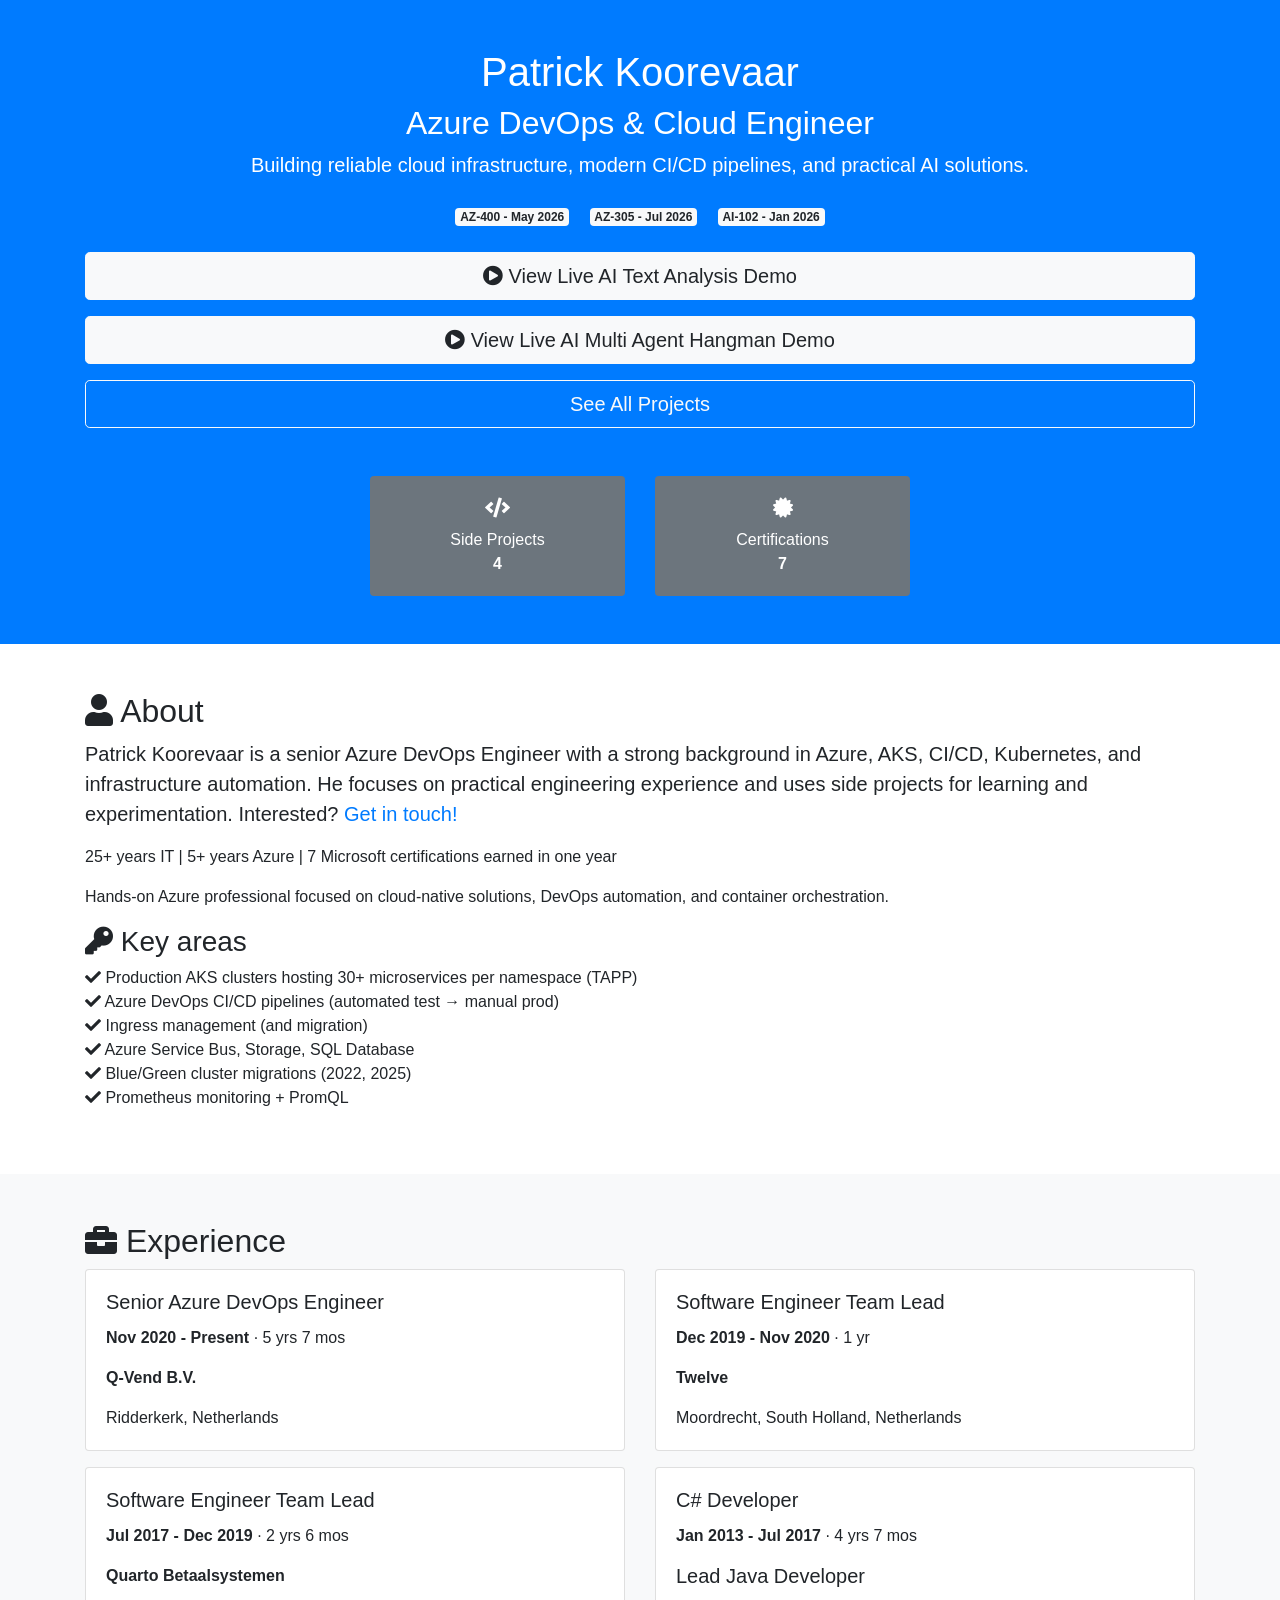
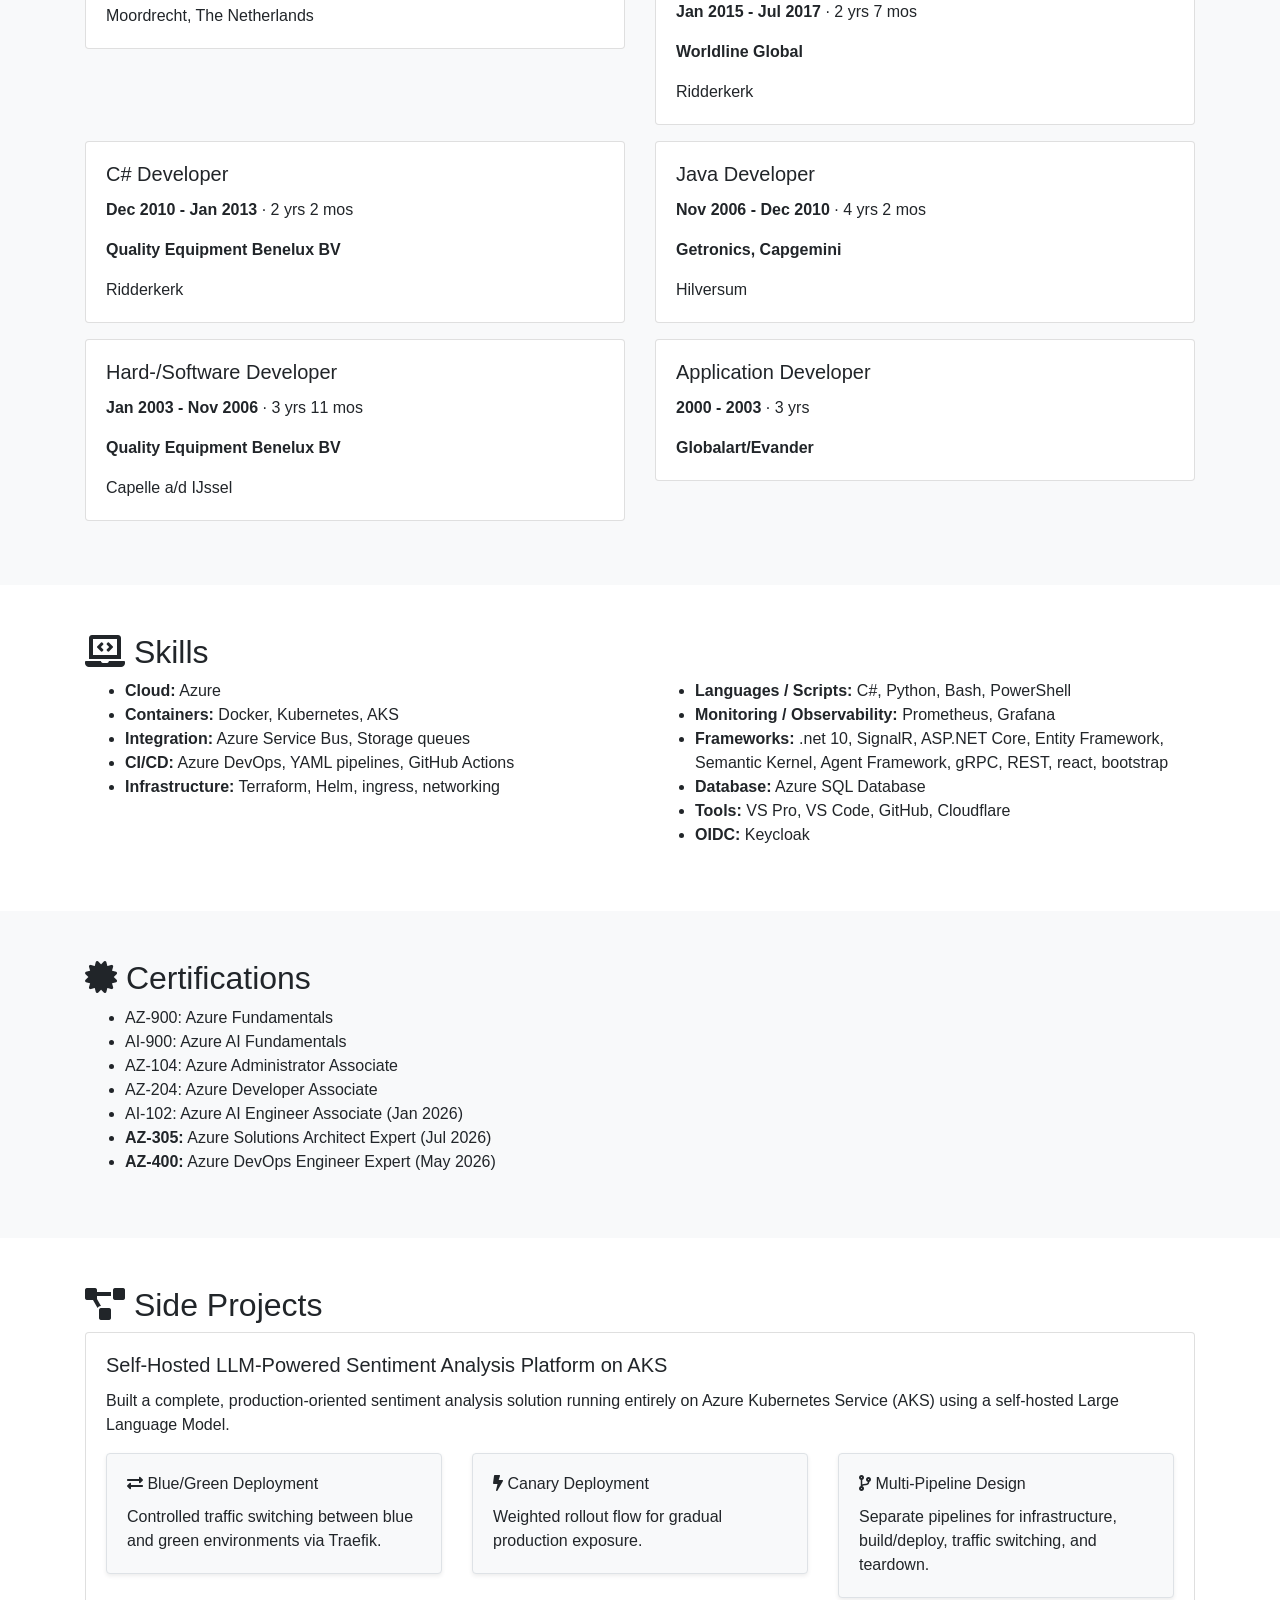
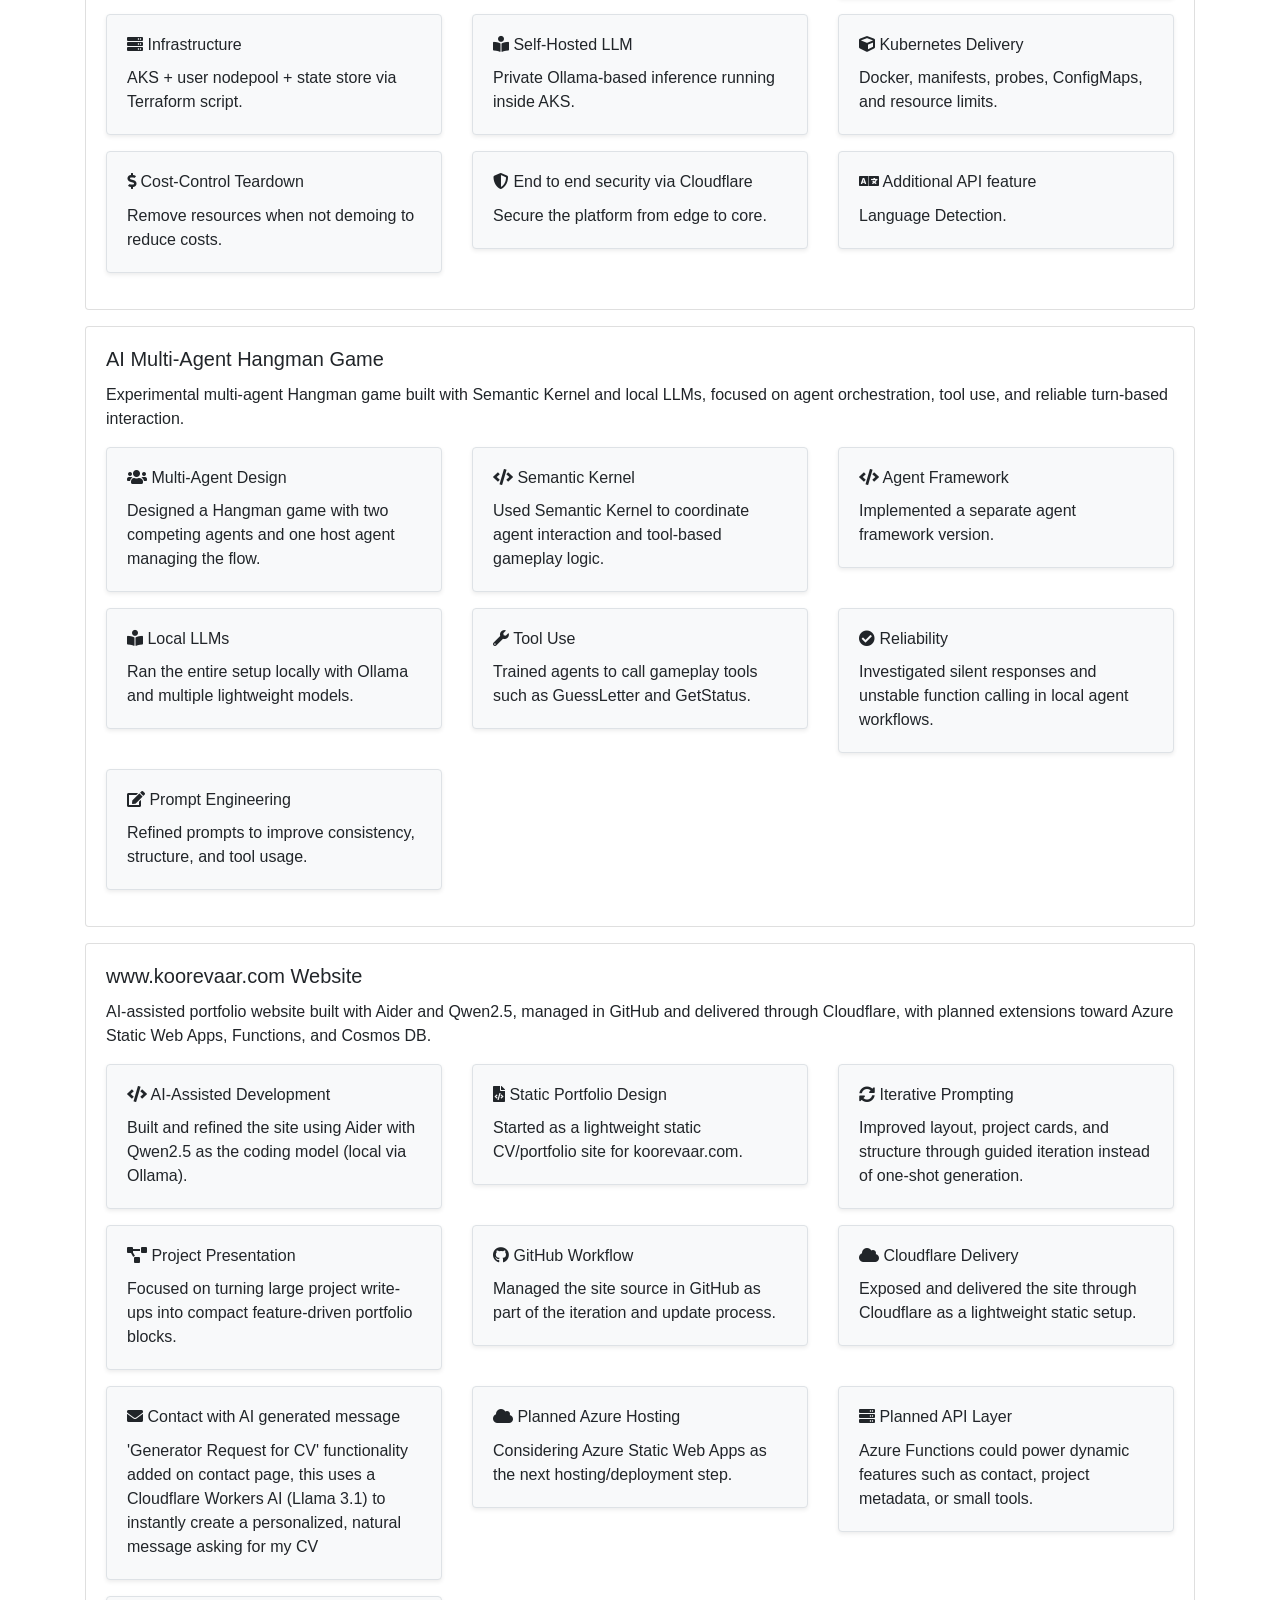
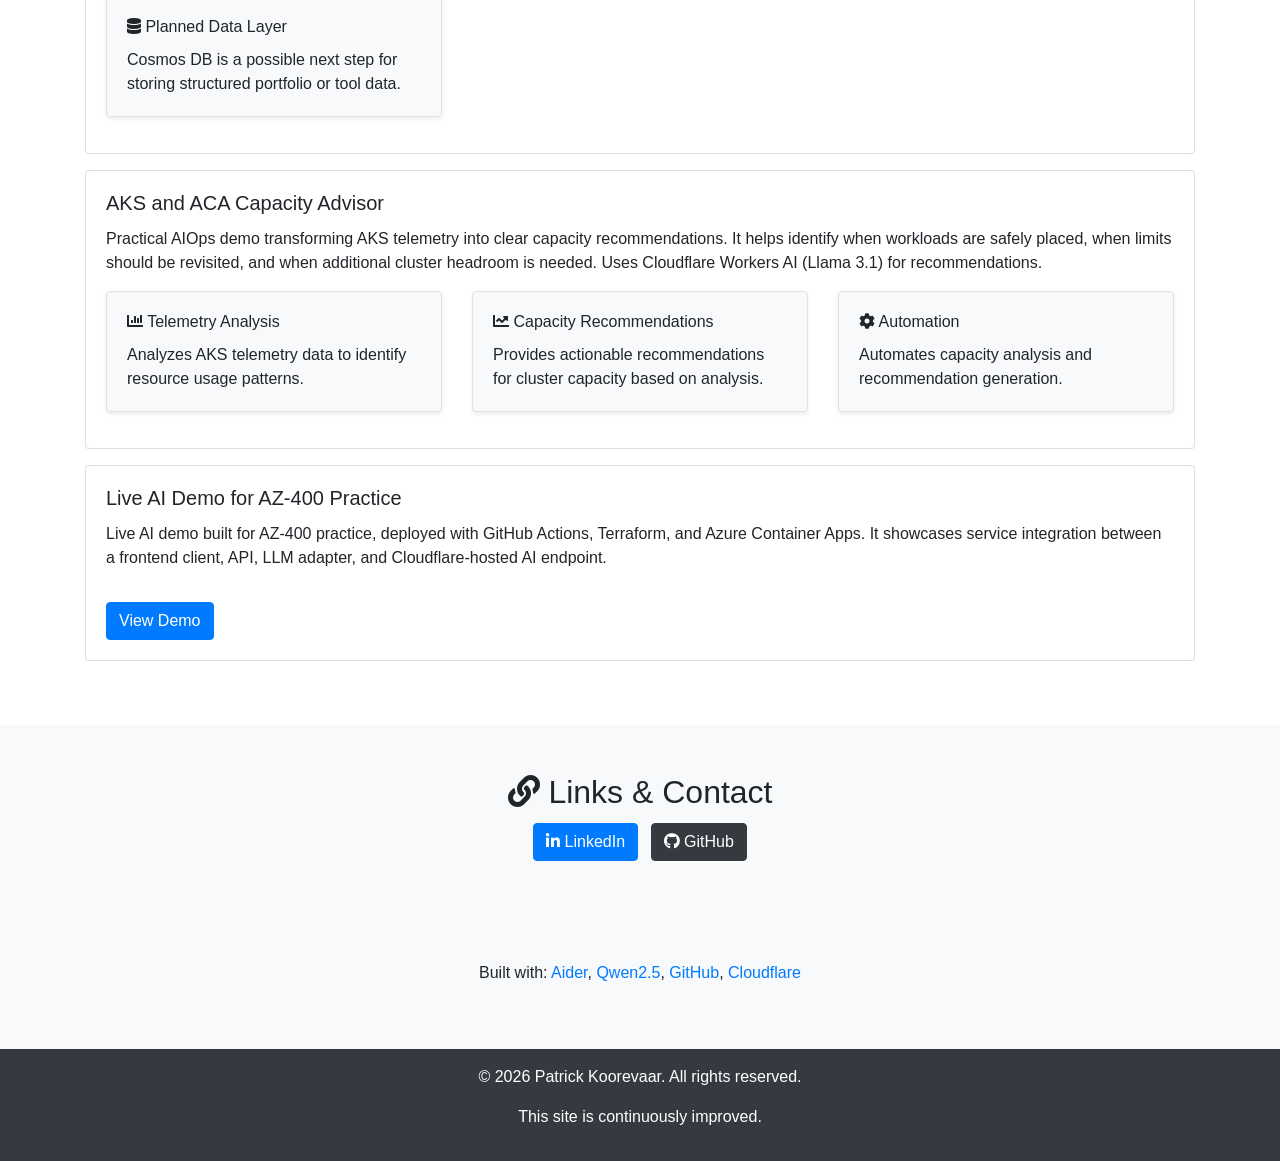
==== index.html @ 0a70b36c "feat: Add AKS and ACA Capacity Advisor project to 'www.koorevaar.com Website' side projects Co-autho" ====
<!DOCTYPE html>
<html lang="en">
<head>
  <meta charset="UTF-8">
  <meta name="viewport" content="width=device-width, initial-scale=1.0">

  <title>Patrick Koorevaar - Senior Azure DevOps Engineer</title>
  <meta name="description" content="Senior Azure DevOps Engineer with 25+ years IT experience. Azure Certified (AZ-400, AZ-104, AZ-204, AI-102). AKS clusters, CI/CD pipelines, Traefik, Prometheus.">
  <meta name="keywords" content="Azure, Cloud Architect, DevOps Engineer, Container Apps, AKS, Terraform, Cloudflare, Azure Solutions Architect">
  <meta name="robots" content="index, follow">

  <link rel="canonical" href="https://www.koorevaar.com/">

  <!-- Open Graph -->
  <meta property="og:title" content="Patrick Koorevaar - Senior Azure DevOps Engineer">
  <meta property="og:description" content="Azure Kubernetes Service, DevOps automation, CI/CD pipelines, and cloud infrastructure.">
  <meta property="og:type" content="website">
  <meta property="og:url" content="https://www.koorevaar.com/">
  <meta property="og:image" content="https://www.koorevaar.com/og-image.jpg">

  <!-- Twitter / X -->
  <meta name="twitter:card" content="summary_large_image">
  <meta name="twitter:title" content="Patrick Koorevaar - Senior Azure DevOps Engineer">
  <meta name="twitter:description" content="Azure Kubernetes Service, DevOps automation, CI/CD pipelines, and cloud infrastructure.">
  <meta name="twitter:image" content="https://www.koorevaar.com/og-image.jpg">

  <link href="https://stackpath.bootstrapcdn.com/bootstrap/4.5.2/css/bootstrap.min.css" rel="stylesheet">
  <link href="styles.css" rel="stylesheet">
  <link href="https://cdnjs.cloudflare.com/ajax/libs/font-awesome/5.15.3/css/all.min.css" rel="stylesheet">
  <link rel="icon" type="image/svg+xml" href="favicon.svg">

  <script type="application/ld+json">
  {
    "@context": "https://schema.org",
    "@type": "Person",
    "name": "Patrick Koorevaar",
    "jobTitle": "Senior Azure DevOps Engineer",
    "description": "Specialized in Azure Container Apps, AKS, CI/CD pipelines, Terraform and modern cloud architectures.",
    "worksFor": {
      "@type": "Organization",
      "name": "Q-Vend B.V."
    },
    "url": "https://www.koorevaar.com/",
    "sameAs": [
      "https://www.linkedin.com/in/patrickkoorevaar"
    ],
    "knowsAbout": ["Azure", "AKS", "Kubernetes", "DevOps", "CI/CD", "Cloudflare", "Terraform", "Container Apps"]
  }
  </script>
</head>
<body>
    <section class="hero-section py-5 text-center bg-primary text-white">
        <div class="container">
            <h1>Patrick Koorevaar</h1>
            <h2>Azure DevOps & Cloud Engineer</h2>
            <p class="lead mb-4">Building reliable cloud infrastructure, modern CI/CD pipelines, and practical AI solutions.</p>
            
            <!-- Recent Achievements -->
            <div class="mb-4">
                <span class="badge badge-light mx-2 fs-6">AZ-400 - May 2026</span>
                <span class="badge badge-light mx-2 fs-6">AZ-305 - Jul 2026</span>
                <span class="badge badge-light mx-2 fs-6">AI-102 - Jan 2026</span>
            </div>

            <!-- Main CTA Buttons -->
            <div class="project-actions text-center" style="margin: 0 auto; text-align: center;"">
                <a href="https://text-analysis-demo.koorevaar.com/"
                rel="noopener noreferrer"
                class="btn btn-light btn-lg d-block mb-3">
                    <i class="fas fa-play-circle me-2"></i>
                    View Live AI Text Analysis Demo
                </a>

                <a href="https://llm-hangman-demo.koorevaar.com/"                
                rel="noopener noreferrer"
                class="btn btn-light btn-lg d-block mb-3">
                    <i class="fas fa-play-circle me-2"></i>
                    View Live AI Multi Agent Hangman Demo
                </a>

                <a href="#side-projects-section"
                class="btn btn-outline-light btn-lg d-block">
                    See All Projects
                </a>
            </div>
            <!-- Small stats -->
            <div class="row mt-5 justify-content-center">
                <div class="col-md-3 col-6">
                    <a href="#side-projects-section" class="text-decoration-none text-white">
                        <div class="card bg-secondary border-0">
                            <div class="card-body">
                                <h5><i class="fas fa-code"></i></h5>
                                <p class="mb-0">Side Projects</p>
                                <strong>4</strong>
                            </div>
                        </div>
                    </a>
                </div>
                <div class="col-md-3 col-6">
                    <a href="#certifications-section" class="text-decoration-none text-white">
                        <div class="card bg-secondary border-0">
                            <div class="card-body">
                                <h5><i class="fas fa-certificate"></i></h5>
                                <p class="mb-0">Certifications</p>
                                <strong>7</strong>
                            </div>
                        </div>
                    </a>
                </div>
            </div>
        </div>
    </section>

    <!-- About section -->
    <section class="about-section py-5">
        <div class="container">
            <h2><i class="fas fa-user"></i> About</h2>
            <p class="lead">Patrick Koorevaar is a senior Azure DevOps Engineer with a strong background in Azure, AKS, CI/CD, Kubernetes, and infrastructure automation. He focuses on practical engineering experience and uses side projects for learning and experimentation. Interested? <a href="https://contact.koorevaar.com/" class="btn-link">Get in touch!</a></p>
                <p>
                    25+ years IT | 5+ years Azure | 7 Microsoft certifications earned in one year
                </p>

                <p>
                    Hands-on Azure professional focused on cloud-native solutions, DevOps automation,
                    and container orchestration.
                </p>                            

                <h3><i class="fas fa-key"></i> Key areas</h3>
                <ul class="list-unstyled">
                    <li><i class="fas fa-check"></i> Production AKS clusters hosting 30+ microservices per namespace (TAPP)</li>
                    <li><i class="fas fa-check"></i> Azure DevOps CI/CD pipelines (automated test → manual prod)</li>
                    <li><i class="fas fa-check"></i> Ingress management (and migration)</li>
                    <li><i class="fas fa-check"></i> Azure Service Bus, Storage, SQL Database</li>
                    <li><i class="fas fa-check"></i> Blue/Green cluster migrations (2022, 2025)</li>
                    <li><i class="fas fa-check"></i> Prometheus monitoring + PromQL</li>
                </ul>                
        </div>
    </section>

    <!-- Experience section -->
    <section class="experience-section py-5 bg-light" id="experience-section">
        <div class="container">
            <h2><i class="fas fa-briefcase"></i> Experience</h2>
            <div class="row">
                <div class="col-md-6">
                    <div class="card mb-3">
                        <div class="card-body">
                            <h5 class="card-title">Senior Azure DevOps Engineer</h5>                            
                            <p class="card-text"><strong>Nov 2020 - Present</strong> · 5 yrs 7 mos</p>
                            <p class="card-text"><strong>Q-Vend B.V.</strong></p>
                            <p class="card-text">Ridderkerk, Netherlands</p>
                        </div>
                    </div>
                </div>
                <div class="col-md-6">
                    <div class="card mb-3">
                        <div class="card-body">
                            <h5 class="card-title">Software Engineer Team Lead</h5>                            
                            <p class="card-text"><strong>Dec 2019 - Nov 2020</strong> · 1 yr</p>
                            <p class="card-text"><strong>Twelve</strong></p>
                            <p class="card-text">Moordrecht, South Holland, Netherlands</p>
                        </div>
                    </div>
                </div>
                <div class="col-md-6">
                    <div class="card mb-3">
                        <div class="card-body">
                            <h5 class="card-title">Software Engineer Team Lead</h5>                            
                            <p class="card-text"><strong>Jul 2017 - Dec 2019</strong> · 2 yrs 6 mos</p>
                            <p class="card-text"><strong>Quarto Betaalsystemen</strong></p>
                            <p class="card-text">Moordrecht, The Netherlands</p>
                        </div>
                    </div>
                </div>
                <div class="col-md-6">
                    <div class="card mb-3">
                        <div class="card-body">
                            <h5 class="card-title">C# Developer</h5>
                            <p class="card-text"><strong>Jan 2013 - Jul 2017</strong> · 4 yrs 7 mos</p>
                            <h5 class="card-title">Lead Java Developer</h5>
                            <p class="card-text"><strong>Jan 2015 - Jul 2017</strong> · 2 yrs 7 mos</p>                        
                            <p class="card-text"><strong>Worldline Global</strong></p>                            
                            <p class="card-text">Ridderkerk</p>
                        </div>
                    </div>
                </div>                
                <div class="col-md-6">
                    <div class="card mb-3">
                        <div class="card-body">
                            <h5 class="card-title">C# Developer</h5>
                            <p class="card-text"><strong>Dec 2010 - Jan 2013</strong> · 2 yrs 2 mos</p>
                            <p class="card-text"><strong>Quality Equipment Benelux BV</strong></p>                            
                            <p class="card-text">Ridderkerk</p>
                        </div>
                    </div>
                </div>
                <div class="col-md-6">
                    <div class="card mb-3">
                        <div class="card-body">
                            <h5 class="card-title">Java Developer</h5>
                            <p class="card-text"><strong>Nov 2006 - Dec 2010</strong> · 4 yrs 2 mos</p>
                            <p class="card-text"><strong>Getronics, Capgemini</strong></p>                            
                            <p class="card-text">Hilversum</p>
                        </div>
                    </div>
                </div>
                <div class="col-md-6">
                    <div class="card mb-3">
                        <div class="card-body">
                            <h5 class="card-title">Hard-/Software  Developer</h5>
                            <p class="card-text"><strong>Jan 2003 - Nov 2006</strong> · 3 yrs 11 mos</p>
                            <p class="card-text"><strong>Quality Equipment Benelux BV</strong></p>                            
                            <p class="card-text">Capelle a/d IJssel</p>
                        </div>
                    </div>
                </div>
                <div class="col-md-6">
                    <div class="card mb-3">
                        <div class="card-body">
                            <h5 class="card-title">Application Developer</h5>
                            <p class="card-text"><strong>2000 - 2003</strong> · 3 yrs</p>
                            <p class="card-text"><strong>Globalart/Evander</strong></p>
                        </div>
                    </div>
                </div>
            </div>
        </div>
    </section>

    <!-- Skills section -->
    <section class="skills-section py-5" id="skills-section">
        <div class="container">
            <h2><i class="fas fa-laptop-code"></i> Skills</h2>
            <div class="row">
                <div class="col-md-6">
                    <ul>
                        <li><strong>Cloud:</strong> Azure</li>
                        <li><strong>Containers:</strong> Docker, Kubernetes, AKS</li>
                        <li><strong>Integration:</strong> Azure Service Bus, Storage queues</li>
                        <li><strong>CI/CD:</strong> Azure DevOps, YAML pipelines, GitHub Actions</li>
                        <li><strong>Infrastructure:</strong> Terraform, Helm, ingress, networking</li>
                    </ul>
                </div>
                <div class="col-md-6">
                    <ul>                        
                        <li><strong>Languages / Scripts:</strong> C#, Python, Bash, PowerShell</li>
                        <li><strong>Monitoring / Observability:</strong> Prometheus, Grafana</li>
                        <li><strong>Frameworks:</strong> .net 10, SignalR, ASP.NET Core, Entity Framework, Semantic Kernel, Agent Framework, gRPC, REST, react, bootstrap</li>
                        <li><strong>Database:</strong> Azure SQL Database</li>
                        <li><strong>Tools:</strong> VS Pro, VS Code, GitHub, Cloudflare</li>
                        <li><strong>OIDC:</strong> Keycloak</li>
                    </ul>
                </div>
            </div>
        </div>
    </section>

    <!-- Certifications section -->
    <section class="certifications-section py-5 bg-light" id="certifications-section">
        <div class="container">
            <h2><i class="fas fa-certificate"></i> Certifications</h2>
            <ul>
                <li>AZ-900: Azure Fundamentals</li>
                <li>AI-900: Azure AI Fundamentals</li>
                <li>AZ-104: Azure Administrator Associate</li>
                <li>AZ-204: Azure Developer Associate</li>                
                <li>AI-102: Azure AI Engineer Associate (Jan 2026)</li>
                <li><strong>AZ-305:</strong> Azure Solutions Architect Expert (Jul 2026)</li>
                <li><strong>AZ-400:</strong> Azure DevOps Engineer Expert (May 2026)</li>
            </ul>
        </div>
    </section>

    <!-- Projects section -->
    <section class="projects-section py-5" id="side-projects-section">
        <div class="container">
            <h2><i class="fas fa-project-diagram"></i> Side Projects</h2>
            <div class="row">
                <div class="col-md-12">
                    <div class="card mb-3">
                        <div class="card-body">
                            <h5 class="card-title">Self-Hosted LLM-Powered Sentiment Analysis Platform on AKS</h5>
                            <p class="card-text">Built a complete, production-oriented sentiment analysis solution running entirely on Azure Kubernetes Service (AKS) using a self-hosted Large Language Model.</p>
                            <div class="row mt-3">
                                <div class="col-md-4 mb-3">
                                    <div class="card bg-light border shadow-sm">
                                        <div class="card-body">
                                            <h6 class="card-title"><i class="fas fa-exchange-alt"></i> Blue/Green Deployment</h6>
                                            <p class="card-text">Controlled traffic switching between blue and green environments via Traefik.</p>
                                        </div>
                                    </div>
                                </div>
                                <div class="col-md-4 mb-3">
                                    <div class="card bg-light border shadow-sm">
                                        <div class="card-body">
                                            <h6 class="card-title"><i class="fas fa-bolt"></i> Canary Deployment</h6>
                                            <p class="card-text">Weighted rollout flow for gradual production exposure.</p>
                                        </div>
                                    </div>
                                </div>
                                <div class="col-md-4 mb-3">
                                    <div class="card bg-light border shadow-sm">
                                        <div class="card-body">
                                            <h6 class="card-title"><i class="fas fa-code-branch"></i> Multi-Pipeline Design</h6>
                                            <p class="card-text">Separate pipelines for infrastructure, build/deploy, traffic switching, and teardown.</p>
                                        </div>
                                    </div>
                                </div>
                                <div class="col-md-4 mb-3">
                                    <div class="card bg-light border shadow-sm">
                                        <div class="card-body">
                                            <h6 class="card-title"><i class="fas fa-server"></i> Infrastructure</h6>
                                            <p class="card-text">AKS + user nodepool + state store via Terraform script.</p>
                                        </div>
                                    </div>
                                </div>
                                <div class="col-md-4 mb-3">
                                    <div class="card bg-light border shadow-sm">
                                        <div class="card-body">
                                            <h6 class="card-title"><i class="fas fa-book-reader"></i> Self-Hosted LLM</h6>
                                            <p class="card-text">Private Ollama-based inference running inside AKS.</p>
                                        </div>
                                    </div>
                                </div>
                                <div class="col-md-4 mb-3">
                                    <div class="card bg-light border shadow-sm">
                                        <div class="card-body">
                                            <h6 class="card-title"><i class="fas fa-cube"></i> Kubernetes Delivery</h6>
                                            <p class="card-text">Docker, manifests, probes, ConfigMaps, and resource limits.</p>
                                        </div>
                                    </div>
                                </div>
                                <div class="col-md-4 mb-3">
                                    <div class="card bg-light border shadow-sm">
                                        <div class="card-body">
                                            <h6 class="card-title"><i class="fas fa-dollar-sign"></i> Cost-Control Teardown</h6>
                                            <p class="card-text">Remove resources when not demoing to reduce costs.</p>
                                        </div>
                                    </div>
                                </div>
                                <div class="col-md-4 mb-3">
                                    <div class="card bg-light border shadow-sm">
                                        <div class="card-body">
                                            <h6 class="card-title"><i class="fas fa-shield-alt"></i> End to end security via Cloudflare</h6>
                                            <p class="card-text">Secure the platform from edge to core.</p>
                                        </div>
                                    </div>
                                </div>
                                <div class="col-md-4 mb-3">
                                    <div class="card bg-light border shadow-sm">
                                        <div class="card-body">
                                            <h6 class="card-title"><i class="fas fa-language"></i> Additional API feature</h6>
                                            <p class="card-text">Language Detection.</p>
                                        </div>
                                    </div>
                                </div>
                            </div>
                        </div>
                    </div>
                </div>
                <div class="col-md-12">
                    <div class="card mb-3">
                        <div class="card-body">
                            <h5 class="card-title">AI Multi-Agent Hangman Game</h5>
                            <p class="card-text">Experimental multi-agent Hangman game built with Semantic Kernel and local LLMs, focused on agent orchestration, tool use, and reliable turn-based interaction.</p>
                            <div class="row mt-3">
                                <div class="col-md-4 mb-3">
                                    <div class="card bg-light border shadow-sm">
                                        <div class="card-body">
                                            <h6 class="card-title"><i class="fas fa-users"></i> Multi-Agent Design</h6>
                                            <p class="card-text">Designed a Hangman game with two competing agents and one host agent managing the flow.</p>
                                        </div>
                                    </div>
                                </div>
                                <div class="col-md-4 mb-3">
                                    <div class="card bg-light border shadow-sm">
                                        <div class="card-body">
                                            <h6 class="card-title"><i class="fas fa-code"></i> Semantic Kernel</h6>
                                            <p class="card-text">Used Semantic Kernel to coordinate agent interaction and tool-based gameplay logic.</p>
                                        </div>
                                    </div>
                                </div>
                                <div class="col-md-4 mb-3">
                                    <div class="card bg-light border shadow-sm">
                                        <div class="card-body">
                                            <h6 class="card-title"><i class="fas fa-code"></i> Agent Framework</h6>
                                            <p class="card-text">Implemented a separate agent framework version.</p>
                                        </div>
                                    </div>
                                </div>
                                <div class="col-md-4 mb-3">
                                    <div class="card bg-light border shadow-sm">
                                        <div class="card-body">
                                            <h6 class="card-title"><i class="fas fa-book-reader"></i> Local LLMs</h6>
                                            <p class="card-text">Ran the entire setup locally with Ollama and multiple lightweight models.</p>
                                        </div>
                                    </div>
                                </div>
                                <div class="col-md-4 mb-3">
                                    <div class="card bg-light border shadow-sm">
                                        <div class="card-body">
                                            <h6 class="card-title"><i class="fas fa-wrench"></i> Tool Use</h6>
                                            <p class="card-text">Trained agents to call gameplay tools such as GuessLetter and GetStatus.</p>
                                        </div>
                                    </div>
                                </div>
                                <div class="col-md-4 mb-3">
                                    <div class="card bg-light border shadow-sm">
                                        <div class="card-body">
                                            <h6 class="card-title"><i class="fas fa-check-circle"></i> Reliability</h6>
                                            <p class="card-text">Investigated silent responses and unstable function calling in local agent workflows.</p>
                                        </div>
                                    </div>
                                </div>
                                <div class="col-md-4 mb-3">
                                    <div class="card bg-light border shadow-sm">
                                        <div class="card-body">
                                            <h6 class="card-title"><i class="fas fa-edit"></i> Prompt Engineering</h6>
                                            <p class="card-text">Refined prompts to improve consistency, structure, and tool usage.</p>
                                        </div>
                                    </div>
                                </div>
                            </div>
                        </div>
                    </div>
                </div>
                <div class="col-md-12">
                    <div class="card mb-3">
                        <div class="card-body">
                            <h5 class="card-title">www.koorevaar.com Website</h5>
                            <p class="card-text">AI-assisted portfolio website built with Aider and Qwen2.5, managed in GitHub and delivered through Cloudflare, with planned extensions toward Azure Static Web Apps, Functions, and Cosmos DB.</p>
                            <div class="row mt-3">
                                <div class="col-md-4 mb-3">
                                    <div class="card bg-light border shadow-sm">
                                        <div class="card-body">
                                            <h6 class="card-title"><i class="fas fa-code"></i> AI-Assisted Development</h6>
                                            <p class="card-text">Built and refined the site using Aider with Qwen2.5 as the coding model (local via Ollama).</p>
                                        </div>
                                    </div>
                                </div>
                                <div class="col-md-4 mb-3">
                                    <div class="card bg-light border shadow-sm">
                                        <div class="card-body">
                                            <h6 class="card-title"><i class="fas fa-file-code"></i> Static Portfolio Design</h6>
                                            <p class="card-text">Started as a lightweight static CV/portfolio site for koorevaar.com.</p>
                                        </div>
                                    </div>
                                </div>
                                <div class="col-md-4 mb-3">
                                    <div class="card bg-light border shadow-sm">
                                        <div class="card-body">
                                            <h6 class="card-title"><i class="fas fa-sync-alt"></i> Iterative Prompting</h6>
                                            <p class="card-text">Improved layout, project cards, and structure through guided iteration instead of one-shot generation.</p>
                                        </div>
                                    </div>
                                </div>
                                <div class="col-md-4 mb-3">
                                    <div class="card bg-light border shadow-sm">
                                        <div class="card-body">
                                            <h6 class="card-title"><i class="fas fa-project-diagram"></i> Project Presentation</h6>
                                            <p class="card-text">Focused on turning large project write-ups into compact feature-driven portfolio blocks.</p>
                                        </div>
                                    </div>
                                </div>
                                <div class="col-md-4 mb-3">
                                    <div class="card bg-light border shadow-sm">
                                        <div class="card-body">
                                            <h6 class="card-title"><i class="fab fa-github"></i> GitHub Workflow</h6>
                                            <p class="card-text">Managed the site source in GitHub as part of the iteration and update process.</p>
                                        </div>
                                    </div>
                                </div>
                                <div class="col-md-4 mb-3">
                                    <div class="card bg-light border shadow-sm">
                                        <div class="card-body">
                                            <h6 class="card-title"><i class="fas fa-cloud"></i> Cloudflare Delivery</h6>
                                            <p class="card-text">Exposed and delivered the site through Cloudflare as a lightweight static setup.</p>
                                        </div>
                                    </div>
                                </div>
                                 <div class="col-md-4 mb-3">
                                    <div class="card bg-light border shadow-sm">
                                        <div class="card-body">
                                            <h6 class="card-title"><i class="fas fa-envelope"></i> Contact with AI generated message</h6>
                                            <p class="card-text">'Generator Request for CV' functionality added on contact page, this uses a Cloudflare Workers AI (Llama 3.1) to instantly create a personalized, natural message asking for my CV</p>
                                        </div>
                                    </div>
                                </div>
                                <div class="col-md-4 mb-3">
                                    <div class="card bg-light border shadow-sm">
                                        <div class="card-body">
                                            <h6 class="card-title"><i class="fas fa-cloud"></i> Planned Azure Hosting</h6>
                                            <p class="card-text">Considering Azure Static Web Apps as the next hosting/deployment step.</p>
                                        </div>
                                    </div>
                                </div>
                                <div class="col-md-4 mb-3">
                                    <div class="card bg-light border shadow-sm">
                                        <div class="card-body">
                                            <h6 class="card-title"><i class="fas fa-server"></i> Planned API Layer</h6>
                                            <p class="card-text">Azure Functions could power dynamic features such as contact, project metadata, or small tools.</p>
                                        </div>
                                    </div>
                                </div>
                                <div class="col-md-4 mb-3">
                                    <div class="card bg-light border shadow-sm">
                                        <div class="card-body">
                                            <h6 class="card-title"><i class="fas fa-database"></i> Planned Data Layer</h6>
                                            <p class="card-text">Cosmos DB is a possible next step for storing structured portfolio or tool data.</p>
                                        </div>
                                    </div>
                                </div>
                            </div>
                        </div>
                    </div>
                </div>
                <div class="col-md-12">
                    <div class="card mb-3">
                        <div class="card-body">
                            <h5 class="card-title">AKS and ACA Capacity Advisor</h5>
                            <p class="card-text">Practical AIOps demo transforming AKS telemetry into clear capacity recommendations. It helps identify when workloads are safely placed, when limits should be revisited, and when additional cluster headroom is needed. Uses Cloudflare Workers AI (Llama 3.1) for recommendations.</p>
                            <div class="row mt-3">
                                <div class="col-md-4 mb-3">
                                    <div class="card bg-light border shadow-sm">
                                        <div class="card-body">
                                            <h6 class="card-title"><i class="fas fa-chart-bar"></i> Telemetry Analysis</h6>
                                            <p class="card-text">Analyzes AKS telemetry data to identify resource usage patterns.</p>
                                        </div>
                                    </div>
                                </div>
                                <div class="col-md-4 mb-3">
                                    <div class="card bg-light border shadow-sm">
                                        <div class="card-body">
                                            <h6 class="card-title"><i class="fas fa-chart-line"></i> Capacity Recommendations</h6>
                                            <p class="card-text">Provides actionable recommendations for cluster capacity based on analysis.</p>
                                        </div>
                                    </div>
                                </div>
                                <div class="col-md-4 mb-3">
                                    <div class="card bg-light border shadow-sm">
                                        <div class="card-body">
                                            <h6 class="card-title"><i class="fas fa-cog"></i> Automation</h6>
                                            <p class="card-text">Automates capacity analysis and recommendation generation.</p>
                                        </div>
                                    </div>
                                </div>
                            </div>
                        </div>
                    </div>
                </div>
                <div class="col-md-12">
                    <div class="card mb-3">
                        <div class="card-body">
                            <h5 class="card-title">Live AI Demo for AZ-400 Practice</h5>
                            <p class="card-text">Live AI demo built for AZ-400 practice, deployed with GitHub Actions, Terraform, and Azure Container Apps. It showcases service integration between a frontend client, API, LLM adapter, and Cloudflare-hosted AI endpoint.</p>
                            <a href="https://text-analysis-demo.koorevaar.com/" target="_blank" class="btn btn-primary mt-3">View Demo</a>
                        </div>
                    </div>
                </div>
            </div>
        </div>
    </section>

    <!-- Links and contact section -->
    <section class="links-contact-section py-5 text-center bg-light">
        <div class="container">
            <h2><i class="fas fa-link"></i> Links &amp; Contact</h2>
            <a href="https://www.linkedin.com/in/patrickkoorevaar" target="_blank" class="btn btn-primary m-1"><i class="fab fa-linkedin-in"></i> LinkedIn</a>
            <a href="https://github.com/P47K0" target="_blank" class="btn btn-dark m-1"><i class="fab fa-github"></i> GitHub</a>
            <!-- <a href="mailto:patrick@koorevaar.com" class="btn btn-secondary m-1"><i class="fas fa-envelope"></i> Email</a> -->
            <!-- <a href="cv.pdf" download class="btn btn-success m-1"><i class="fas fa-download"></i> Download CV</a> -->
        </div>
    </section>

    <section class="links-contact-section py-5 text-center bg-light">
        <p class="built-with">
        Built with: 
        <a href="https://aider.chat/" target="_blank" rel="noopener noreferrer">Aider</a>, 
        <a href="https://qwenlm.github.io/" target="_blank" rel="noopener noreferrer">Qwen2.5</a>, 
        <a href="https://github.com/" target="_blank" rel="noopener noreferrer">GitHub</a>, 
        <a href="https://www.cloudflare.com/" target="_blank" rel="noopener noreferrer">Cloudflare</a>
        </p>
    </section>

    <!-- Footer -->
    <footer class="footer py-3 text-center bg-dark text-white">
        <div class="container">
            <p>&copy; 2026 Patrick Koorevaar. All rights reserved.</p>
            <p>This site is continuously improved.</p>
        </div>
    </footer>

    <!-- Bootstrap JS and dependencies -->
    <script src="https://code.jquery.com/jquery-3.5.1.slim.min.js"></script>
    <script src="https://cdn.jsdelivr.net/npm/@popperjs/core@2.9.3/dist/umd/popper.min.js"></script>
    <script src="https://stackpath.bootstrapcdn.com/bootstrap/4.5.2/js/bootstrap.min.js"></script>
    <!-- Cloudflare Web Analytics --><script defer src='https://static.cloudflareinsights.com/beacon.min.js' data-cf-beacon='{"token": "621adb48e7ca4c8da9f338adc9654929"}'></script><!-- End Cloudflare Web Analytics -->
</body>
</html>
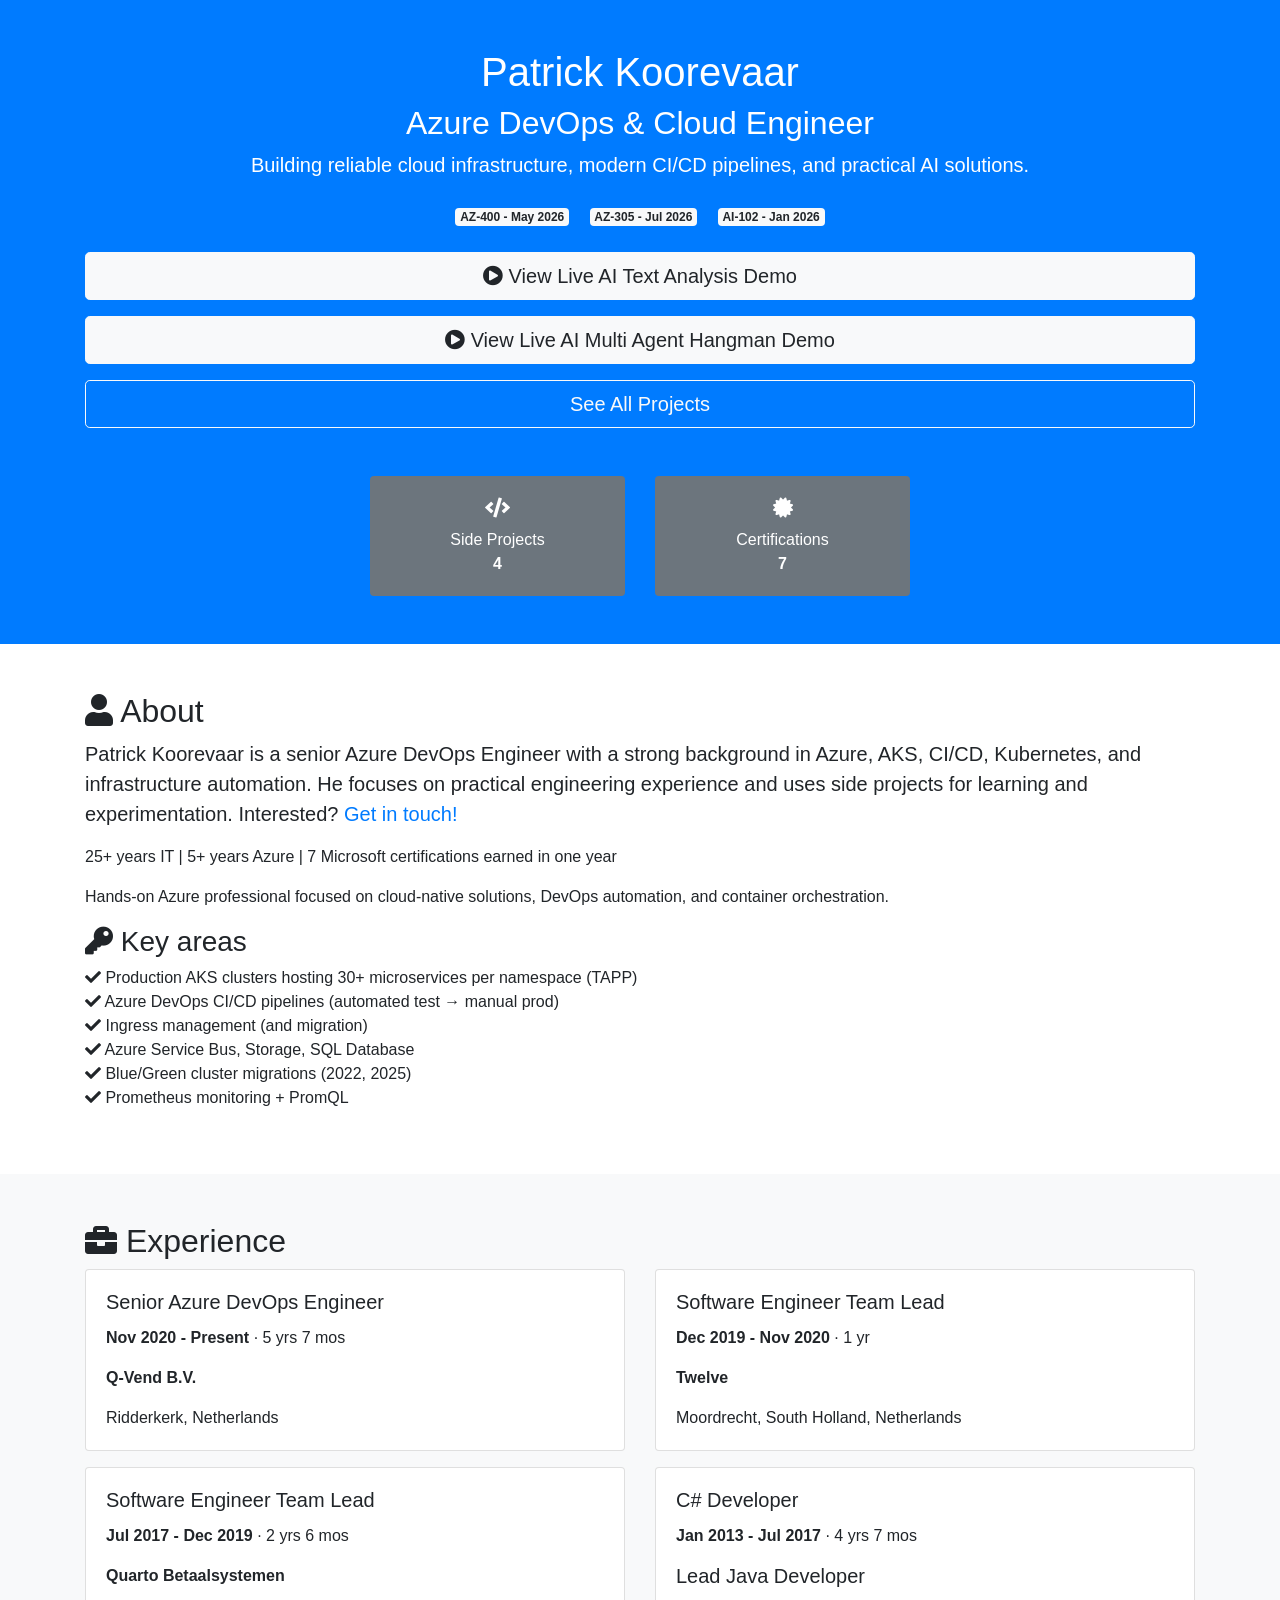
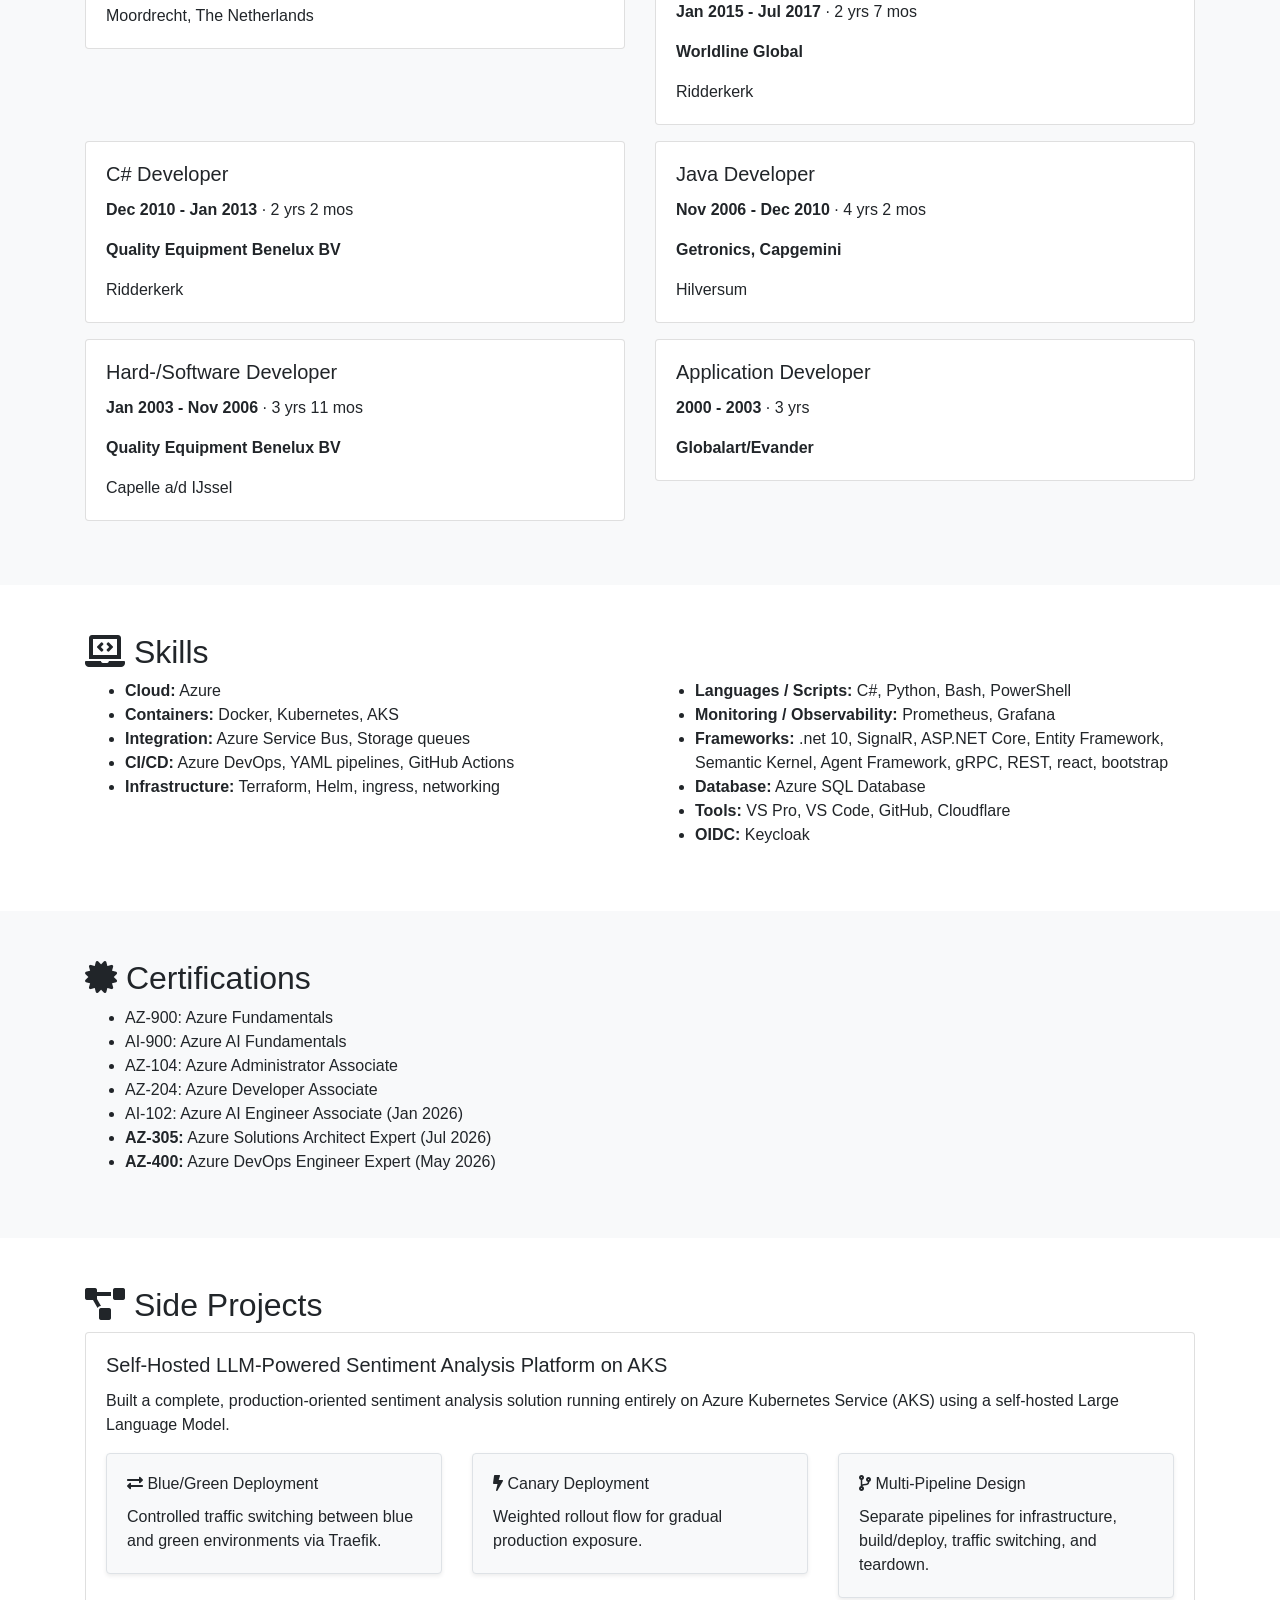
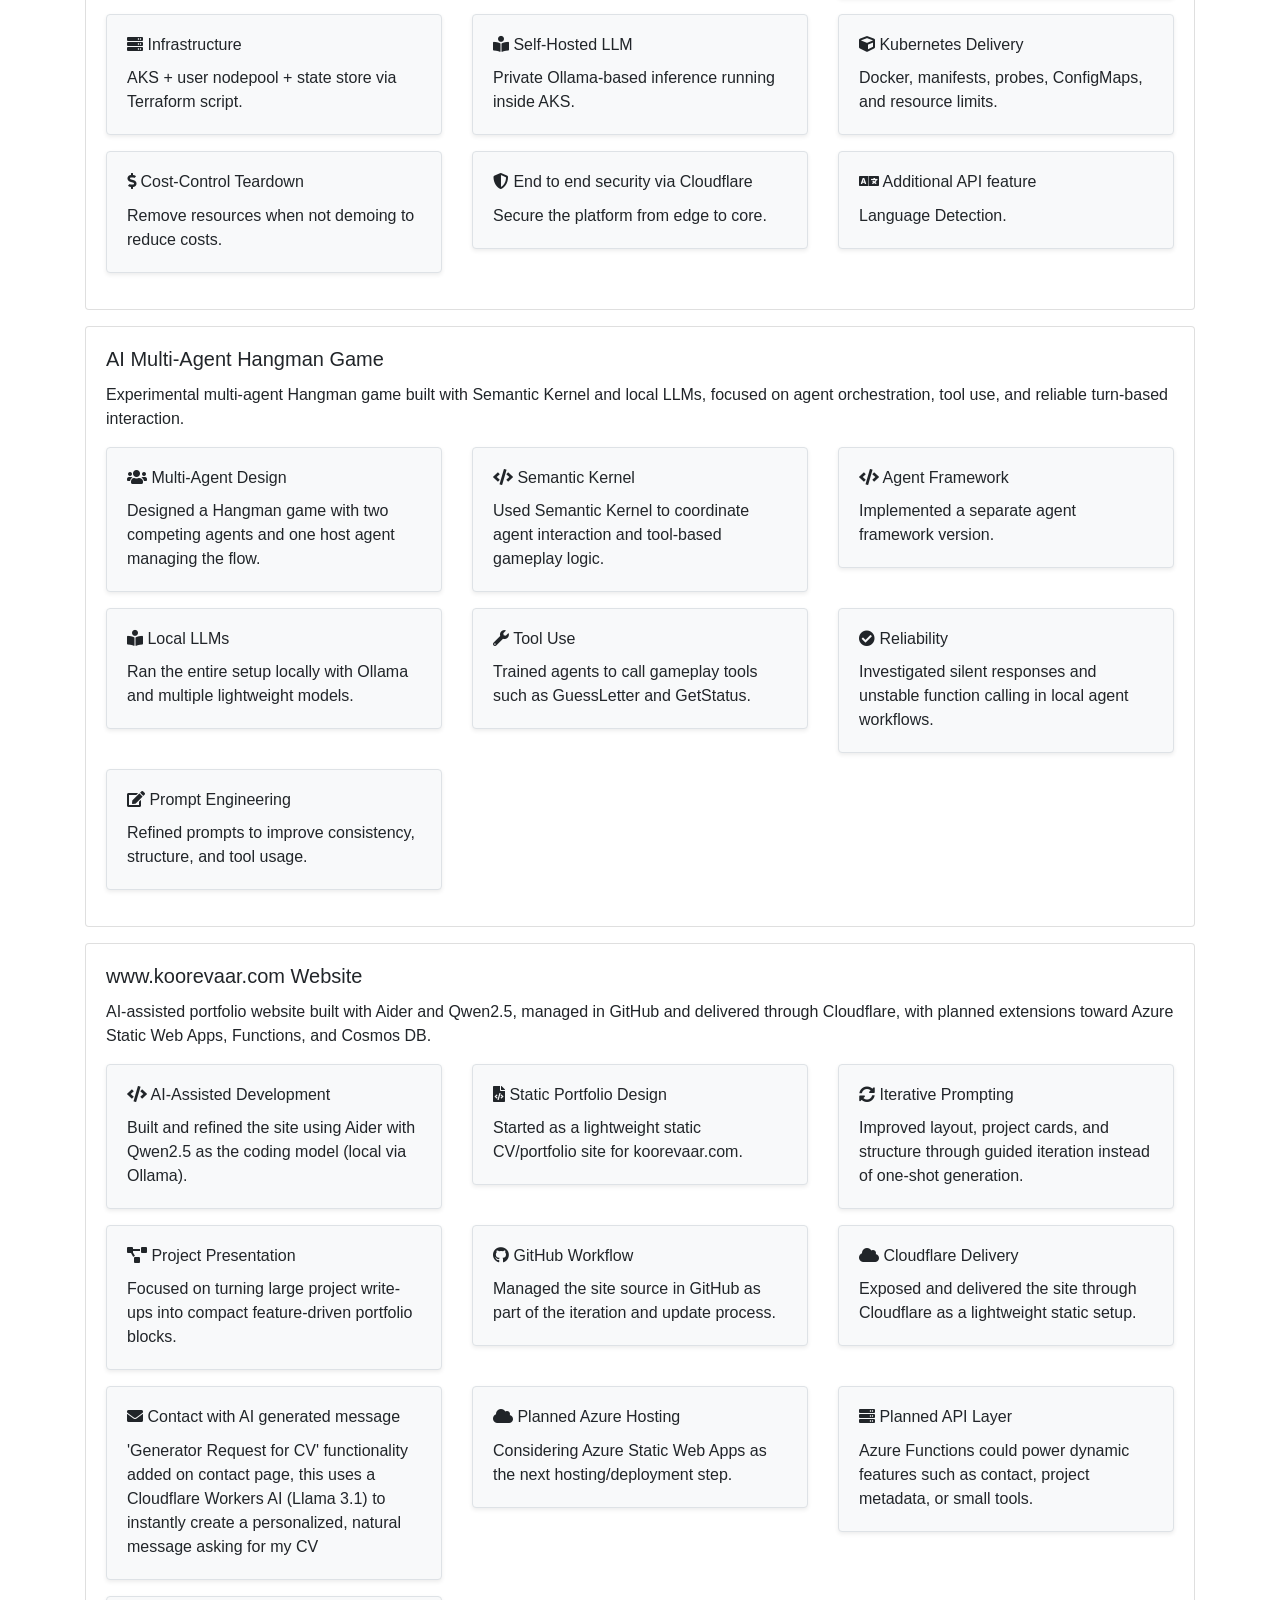
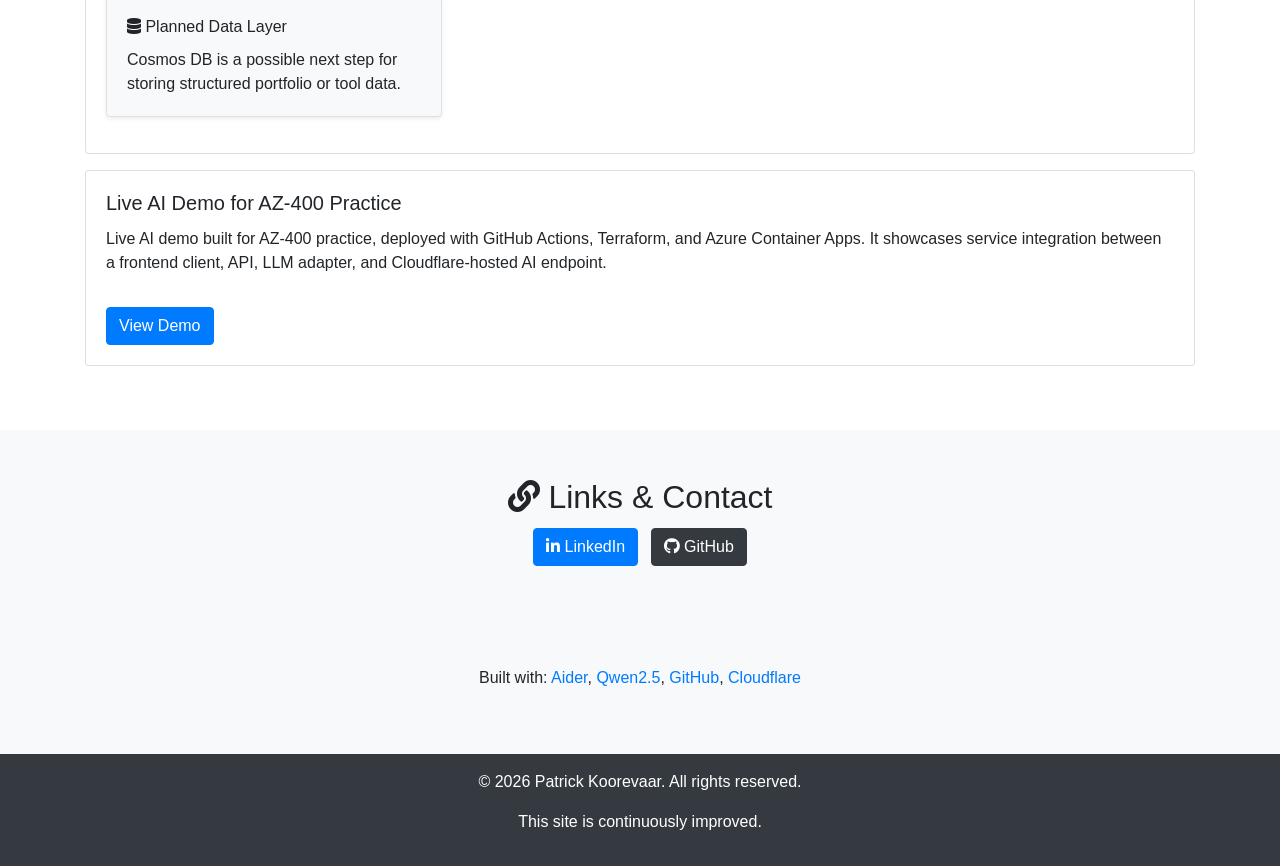
==== commit 97faf7a4: "refactor(index.html): remove unused AKS and ACA Capacity Advisor section Co-authored-by: aider (olla" ====
--- a/index.html
+++ b/index.html
@@ -63,7 +63,7 @@
             </div>
 
             <!-- Main CTA Buttons -->
-            <div class="project-actions text-center" style="margin: 0 auto; text-align: center;"">
+            <div class="project-actions text-center" style="margin: 0 auto; text-align: center;">
                 <a href="https://text-analysis-demo.koorevaar.com/"
                 rel="noopener noreferrer"
                 class="btn btn-light btn-lg d-block mb-3">
@@ -517,40 +517,6 @@
                 <div class="col-md-12">
                     <div class="card mb-3">
                         <div class="card-body">
-                            <h5 class="card-title">AKS and ACA Capacity Advisor</h5>
-                            <p class="card-text">Practical AIOps demo transforming AKS telemetry into clear capacity recommendations. It helps identify when workloads are safely placed, when limits should be revisited, and when additional cluster headroom is needed. Uses Cloudflare Workers AI (Llama 3.1) for recommendations.</p>
-                            <div class="row mt-3">
-                                <div class="col-md-4 mb-3">
-                                    <div class="card bg-light border shadow-sm">
-                                        <div class="card-body">
-                                            <h6 class="card-title"><i class="fas fa-chart-bar"></i> Telemetry Analysis</h6>
-                                            <p class="card-text">Analyzes AKS telemetry data to identify resource usage patterns.</p>
-                                        </div>
-                                    </div>
-                                </div>
-                                <div class="col-md-4 mb-3">
-                                    <div class="card bg-light border shadow-sm">
-                                        <div class="card-body">
-                                            <h6 class="card-title"><i class="fas fa-chart-line"></i> Capacity Recommendations</h6>
-                                            <p class="card-text">Provides actionable recommendations for cluster capacity based on analysis.</p>
-                                        </div>
-                                    </div>
-                                </div>
-                                <div class="col-md-4 mb-3">
-                                    <div class="card bg-light border shadow-sm">
-                                        <div class="card-body">
-                                            <h6 class="card-title"><i class="fas fa-cog"></i> Automation</h6>
-                                            <p class="card-text">Automates capacity analysis and recommendation generation.</p>
-                                        </div>
-                                    </div>
-                                </div>
-                            </div>
-                        </div>
-                    </div>
-                </div>
-                <div class="col-md-12">
-                    <div class="card mb-3">
-                        <div class="card-body">
                             <h5 class="card-title">Live AI Demo for AZ-400 Practice</h5>
                             <p class="card-text">Live AI demo built for AZ-400 practice, deployed with GitHub Actions, Terraform, and Azure Container Apps. It showcases service integration between a frontend client, API, LLM adapter, and Cloudflare-hosted AI endpoint.</p>
                             <a href="https://text-analysis-demo.koorevaar.com/" target="_blank" class="btn btn-primary mt-3">View Demo</a>
